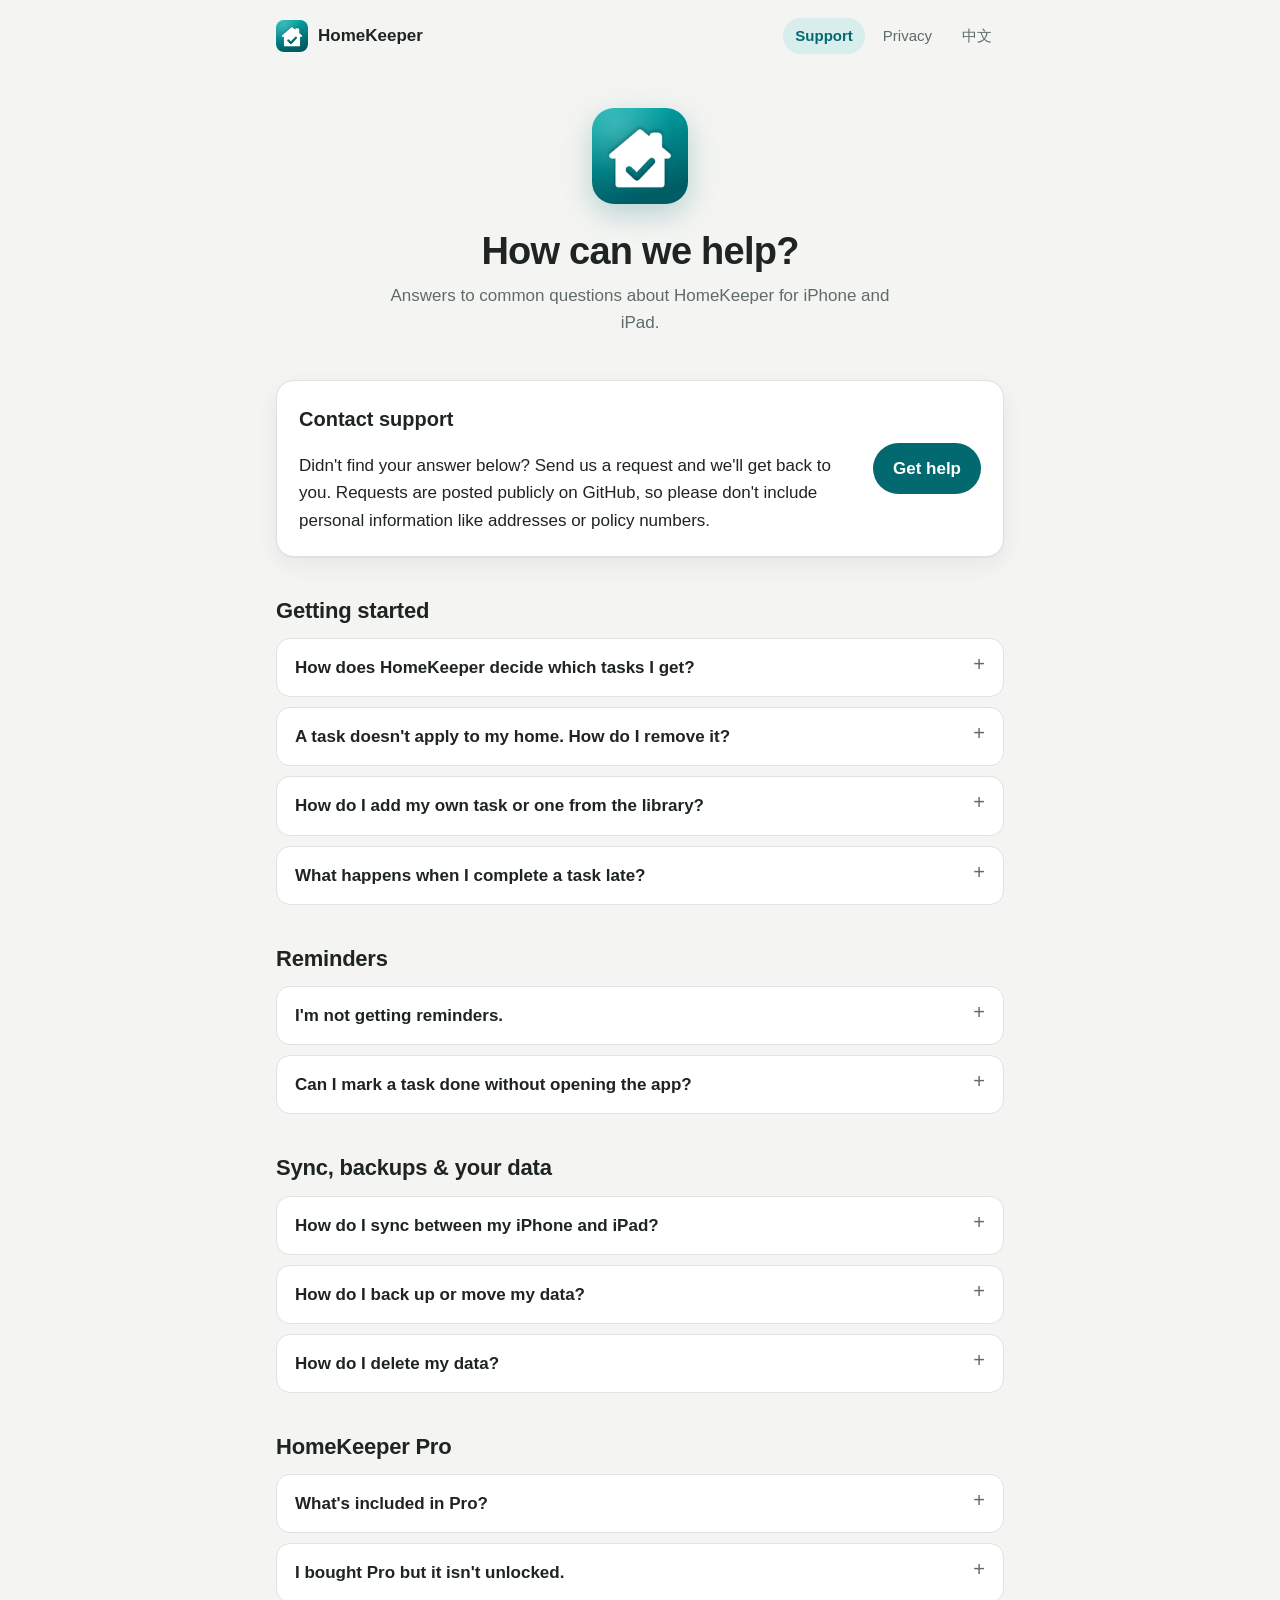
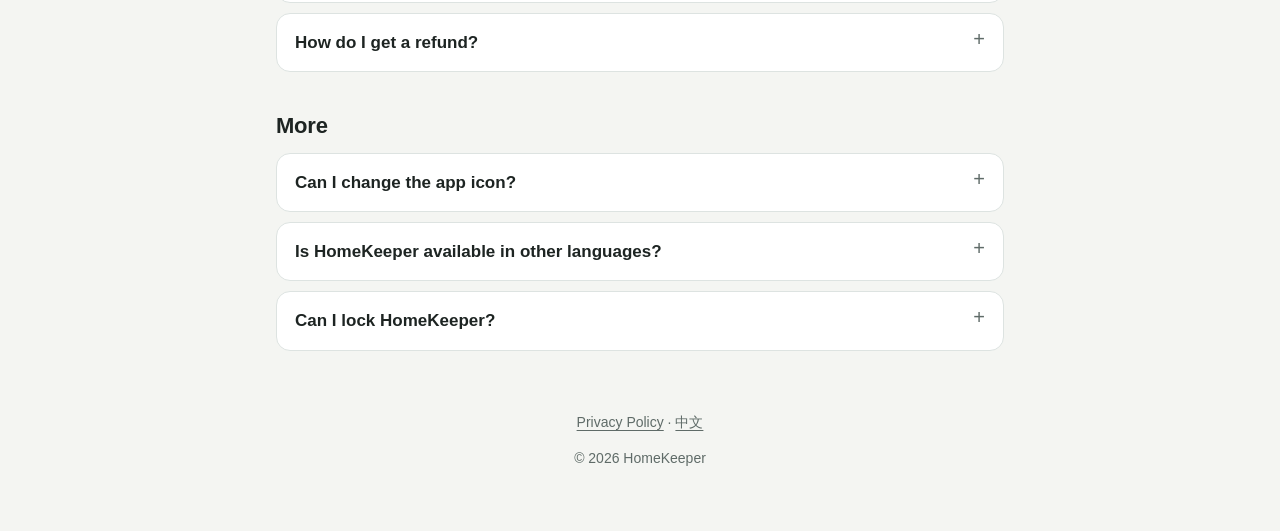
==== index.html @ 5877fc4f "HomeKeeper support and privacy site (English and Simplified Chinese) Co-Authored-By: Claude Opus 5.5" ====
<!doctype html>
<html lang="en">
<head>
  <meta charset="utf-8">
  <meta name="viewport" content="width=device-width, initial-scale=1">
  <title>HomeKeeper Support</title>
  <meta name="description" content="Help and answers for HomeKeeper, the home maintenance app for iPhone and iPad.">
  <link rel="icon" href="assets/favicon.png">
  <link rel="apple-touch-icon" href="assets/icon.png">
  <link rel="alternate" hreflang="zh-Hans" href="zh/">
  <link rel="stylesheet" href="assets/style.css">
</head>
<body>
  <div class="wrap">
    <header class="site">
      <a class="brand" href="./"><img src="assets/favicon.png" alt="">HomeKeeper</a>
      <nav class="site" aria-label="Site">
        <a href="./" aria-current="page">Support</a>
        <a href="privacy.html">Privacy</a>
        <a href="zh/" lang="zh-Hans">中文</a>
      </nav>
    </header>

    <main>
      <section class="hero">
        <img src="assets/icon.png" alt="HomeKeeper app icon">
        <h1>How can we help?</h1>
        <p>Answers to common questions about HomeKeeper for iPhone and iPad.</p>
      </section>

      <section class="card contact" aria-labelledby="contact">
        <div class="text">
          <h2 id="contact">Contact support</h2>
          <p>Didn't find your answer below? Send us a request and we'll get back to you. Requests are posted publicly on GitHub, so please don't include personal information like addresses or policy numbers.</p>
        </div>
        <a class="button" href="https://github.com/Agoober/homekeeper-support/issues/new/choose">Get help</a>
      </section>

      <h2 class="section">Getting started</h2>

      <details>
        <summary>How does HomeKeeper decide which tasks I get?</summary>
        <p>During setup you tell HomeKeeper your home type, hemisphere, whether your winters freeze, and what your home has (like a furnace, gutters or a pool). It picks the maintenance tasks that apply and spreads them across the year so you're never swamped. Seasonal tasks land in the right season — flipped for the Southern Hemisphere.</p>
        <p>To change your answers later, go to <strong>Home</strong> › tap your home's name. When you add features, HomeKeeper offers the matching tasks.</p>
      </details>

      <details>
        <summary>A task doesn't apply to my home. How do I remove it?</summary>
        <p>Press and hold the task (or open it) and choose <strong>Doesn't Apply to My Home</strong>. It's hidden from your plan but kept, so you can restore it from <strong>Plan</strong> › <strong>Hidden Tasks</strong>. You can also delete it.</p>
      </details>

      <details>
        <summary>How do I add my own task or one from the library?</summary>
        <p>In <strong>Plan</strong>, tap <kbd>+</kbd>. Choose <strong>New Task</strong> to create your own schedule, or <strong>Browse Task Library</strong> for dozens more expert tasks with step-by-step instructions.</p>
      </details>

      <details>
        <summary>What happens when I complete a task late?</summary>
        <p>Seasonal tasks (like "clean gutters in fall") keep their slot, so they're due again next season. Other tasks (like HVAC filters) repeat from the day you actually did them. You can also skip a task once, or snooze it to later.</p>
      </details>

      <h2 class="section">Reminders</h2>

      <details>
        <summary>I'm not getting reminders.</summary>
        <ol>
          <li>Open the iPhone <strong>Settings</strong> app › <strong>Notifications</strong> › <strong>HomeKeeper</strong> and make sure <strong>Allow Notifications</strong> is on.</li>
          <li>In HomeKeeper, go to <strong>Settings</strong> (gear icon) › <strong>Reminders</strong> and check that <strong>Weekly summary</strong> and <strong>Alert on due date</strong> are on and the time is right.</li>
          <li>Check that a Focus mode isn't silencing HomeKeeper.</li>
          <li>Open HomeKeeper once — reminders are refreshed whenever you open the app.</li>
        </ol>
      </details>

      <details>
        <summary>Can I mark a task done without opening the app?</summary>
        <p>Yes. Press and hold a due-date notification and choose <strong>Mark done</strong> or <strong>Remind me tomorrow</strong>. You can also add the <strong>Up Next</strong> widget to your Home Screen and tap the circle next to a task, or ask Siri "What's due in HomeKeeper?"</p>
      </details>

      <h2 class="section">Sync, backups &amp; your data</h2>

      <details>
        <summary>How do I sync between my iPhone and iPad?</summary>
        <p>Sync is automatic and free. Sign in to the same Apple Account with iCloud turned on for HomeKeeper on both devices (iPhone <strong>Settings</strong> › your name › <strong>iCloud</strong>). On a new device, choose <strong>I already use HomeKeeper on another device</strong> during setup and your homes appear within a few moments.</p>
        <p>You can check sync status in HomeKeeper › <strong>Settings</strong> › <strong>Sync &amp; Privacy</strong>.</p>
      </details>

      <details>
        <summary>How do I back up or move my data?</summary>
        <p>Go to <strong>Settings</strong> › <strong>Your Data</strong> › <strong>Back Up</strong>. This creates a single file with everything for that home, including photos and documents. Save it to Files or send it to yourself. To bring it back, use <strong>Restore from Backup</strong>.</p>
      </details>

      <details>
        <summary>How do I delete my data?</summary>
        <p>To delete one home and everything in it from all your devices, go to <strong>Home</strong> › tap your home's name › <strong>Delete This Home</strong>. To remove everything stored in iCloud, go to iPhone <strong>Settings</strong> › your name › <strong>iCloud</strong> › <strong>Manage Account Storage</strong> › <strong>HomeKeeper</strong>. See our <a href="privacy.html">privacy policy</a> for details.</p>
      </details>

      <h2 class="section">HomeKeeper Pro</h2>

      <details>
        <summary>What's included in Pro?</summary>
        <p>A one-time purchase — no subscription — that unlocks the Replacement Forecast with a 5-year budget, the Home Report PDF, the Document Scanner, and multiple homes. Everything else, including iCloud sync and backups, is free.</p>
      </details>

      <details>
        <summary>I bought Pro but it isn't unlocked.</summary>
        <p>Go to <strong>Settings</strong> › <strong>Restore Purchase</strong> while signed in to the Apple Account you purchased with. Pro is also shared with your Family Sharing group.</p>
      </details>

      <details>
        <summary>How do I get a refund?</summary>
        <p>Purchases are handled by Apple. Request a refund at <a href="https://reportaproblem.apple.com">reportaproblem.apple.com</a>.</p>
      </details>

      <h2 class="section">More</h2>

      <details>
        <summary>Can I change the app icon?</summary>
        <p>Yes — go to <strong>Settings</strong> › <strong>App Icon</strong> and pick one of seven designs.</p>
      </details>

      <details>
        <summary>Is HomeKeeper available in other languages?</summary>
        <p>HomeKeeper is available in English and Simplified Chinese and follows your device language. To use a different language just for HomeKeeper, go to iPhone <strong>Settings</strong> › <strong>Apps</strong> › <strong>HomeKeeper</strong> › <strong>Language</strong>. Tasks keep the language they were created in.</p>
      </details>

      <details>
        <summary>Can I lock HomeKeeper?</summary>
        <p>Yes. Turn on <strong>Settings</strong> › <strong>Sync &amp; Privacy</strong> › <strong>Require Face ID</strong>. HomeKeeper also hides its contents in the app switcher when the lock is on.</p>
      </details>
    </main>

    <footer class="site">
      <p><a href="privacy.html">Privacy Policy</a> · <a href="zh/" lang="zh-Hans">中文</a></p>
      <p>© 2026 HomeKeeper</p>
    </footer>
  </div>
</body>
</html>
---- assets/style.css ----
:root {
  --bg: #f4f5f2;
  --surface: #ffffff;
  --surface-2: #eef3f2;
  --text: #1d2422;
  --muted: #5f6b68;
  --border: #dde3e1;
  --primary: #01696f;
  --primary-soft: #d8eeec;
  --radius: 18px;
  --shadow: 0 1px 2px rgba(16, 32, 30, 0.05), 0 8px 24px rgba(16, 32, 30, 0.06);
  color-scheme: light;
}

@media (prefers-color-scheme: dark) {
  :root {
    --bg: #0e1413;
    --surface: #161e1d;
    --surface-2: #1c2826;
    --text: #e5ecea;
    --muted: #93a19e;
    --border: #283432;
    --primary: #5cc6c0;
    --primary-soft: #173a38;
    --shadow: none;
    color-scheme: dark;
  }
}

* { box-sizing: border-box; }

html { -webkit-text-size-adjust: 100%; }

body {
  margin: 0;
  background: var(--bg);
  color: var(--text);
  font: 17px/1.6 -apple-system, BlinkMacSystemFont, "SF Pro Text", "PingFang SC", "Segoe UI", Roboto, "Helvetica Neue", sans-serif;
}

a { color: var(--primary); text-underline-offset: 3px; }

.wrap { max-width: 760px; margin: 0 auto; padding: 0 16px; }

header.site {
  display: flex;
  align-items: center;
  justify-content: space-between;
  gap: 12px;
  padding: 18px 0;
}

.brand {
  display: flex;
  align-items: center;
  gap: 10px;
  font-weight: 650;
  color: var(--text);
  text-decoration: none;
}
.brand img { width: 32px; height: 32px; border-radius: 8px; }

nav.site { display: flex; gap: 6px; flex-wrap: wrap; }
nav.site a {
  color: var(--muted);
  text-decoration: none;
  font-size: 15px;
  padding: 6px 12px;
  border-radius: 999px;
}
nav.site a:hover { background: var(--surface-2); color: var(--text); }
nav.site a[aria-current="page"] { background: var(--primary-soft); color: var(--primary); font-weight: 600; }

.hero { text-align: center; padding: 36px 0 28px; }
.hero img { width: 96px; height: 96px; border-radius: 22px; box-shadow: 0 10px 30px rgba(1, 105, 111, 0.25); }
.hero h1 { font-size: clamp(28px, 6vw, 38px); line-height: 1.15; margin: 18px 0 8px; letter-spacing: -0.02em; }
.hero p { color: var(--muted); margin: 0 auto; max-width: 520px; }

.card {
  background: var(--surface);
  border: 1px solid var(--border);
  border-radius: var(--radius);
  box-shadow: var(--shadow);
  padding: 22px;
  margin: 16px 0;
}
.card h2 { margin: 0 0 6px; font-size: 20px; }
.card p:last-child { margin-bottom: 0; }

.contact {
  display: flex;
  gap: 18px;
  align-items: center;
  flex-wrap: wrap;
}
.contact .text { flex: 1 1 280px; }

.button {
  display: inline-block;
  background: var(--primary);
  color: #fff;
  text-decoration: none;
  font-weight: 600;
  padding: 12px 20px;
  border-radius: 999px;
  white-space: nowrap;
}
@media (prefers-color-scheme: dark) { .button { color: #062421; } }
.button:hover { filter: brightness(1.08); }

h2.section { font-size: 22px; margin: 36px 0 10px; letter-spacing: -0.01em; }

details {
  background: var(--surface);
  border: 1px solid var(--border);
  border-radius: 14px;
  margin: 10px 0;
  padding: 0 18px;
}
details[open] { padding-bottom: 14px; }
summary {
  cursor: pointer;
  list-style: none;
  font-weight: 600;
  padding: 15px 0;
  display: flex;
  justify-content: space-between;
  gap: 12px;
}
summary::-webkit-details-marker { display: none; }
summary::after { content: "+"; color: var(--muted); font-weight: 400; font-size: 20px; line-height: 1; }
details[open] summary::after { content: "–"; }
details p, details ol, details ul { margin: 0 0 10px; color: var(--text); }
details li { margin: 4px 0; }

.policy h2 { font-size: 19px; margin: 30px 0 6px; }
.policy ul { padding-left: 22px; }
.meta { color: var(--muted); font-size: 15px; }

footer.site {
  color: var(--muted);
  font-size: 14px;
  padding: 36px 0 48px;
  text-align: center;
}
footer.site a { color: var(--muted); }

kbd {
  font: 600 14px/1 ui-monospace, "SF Mono", Menlo, monospace;
  background: var(--surface-2);
  border: 1px solid var(--border);
  border-radius: 6px;
  padding: 2px 6px;
}
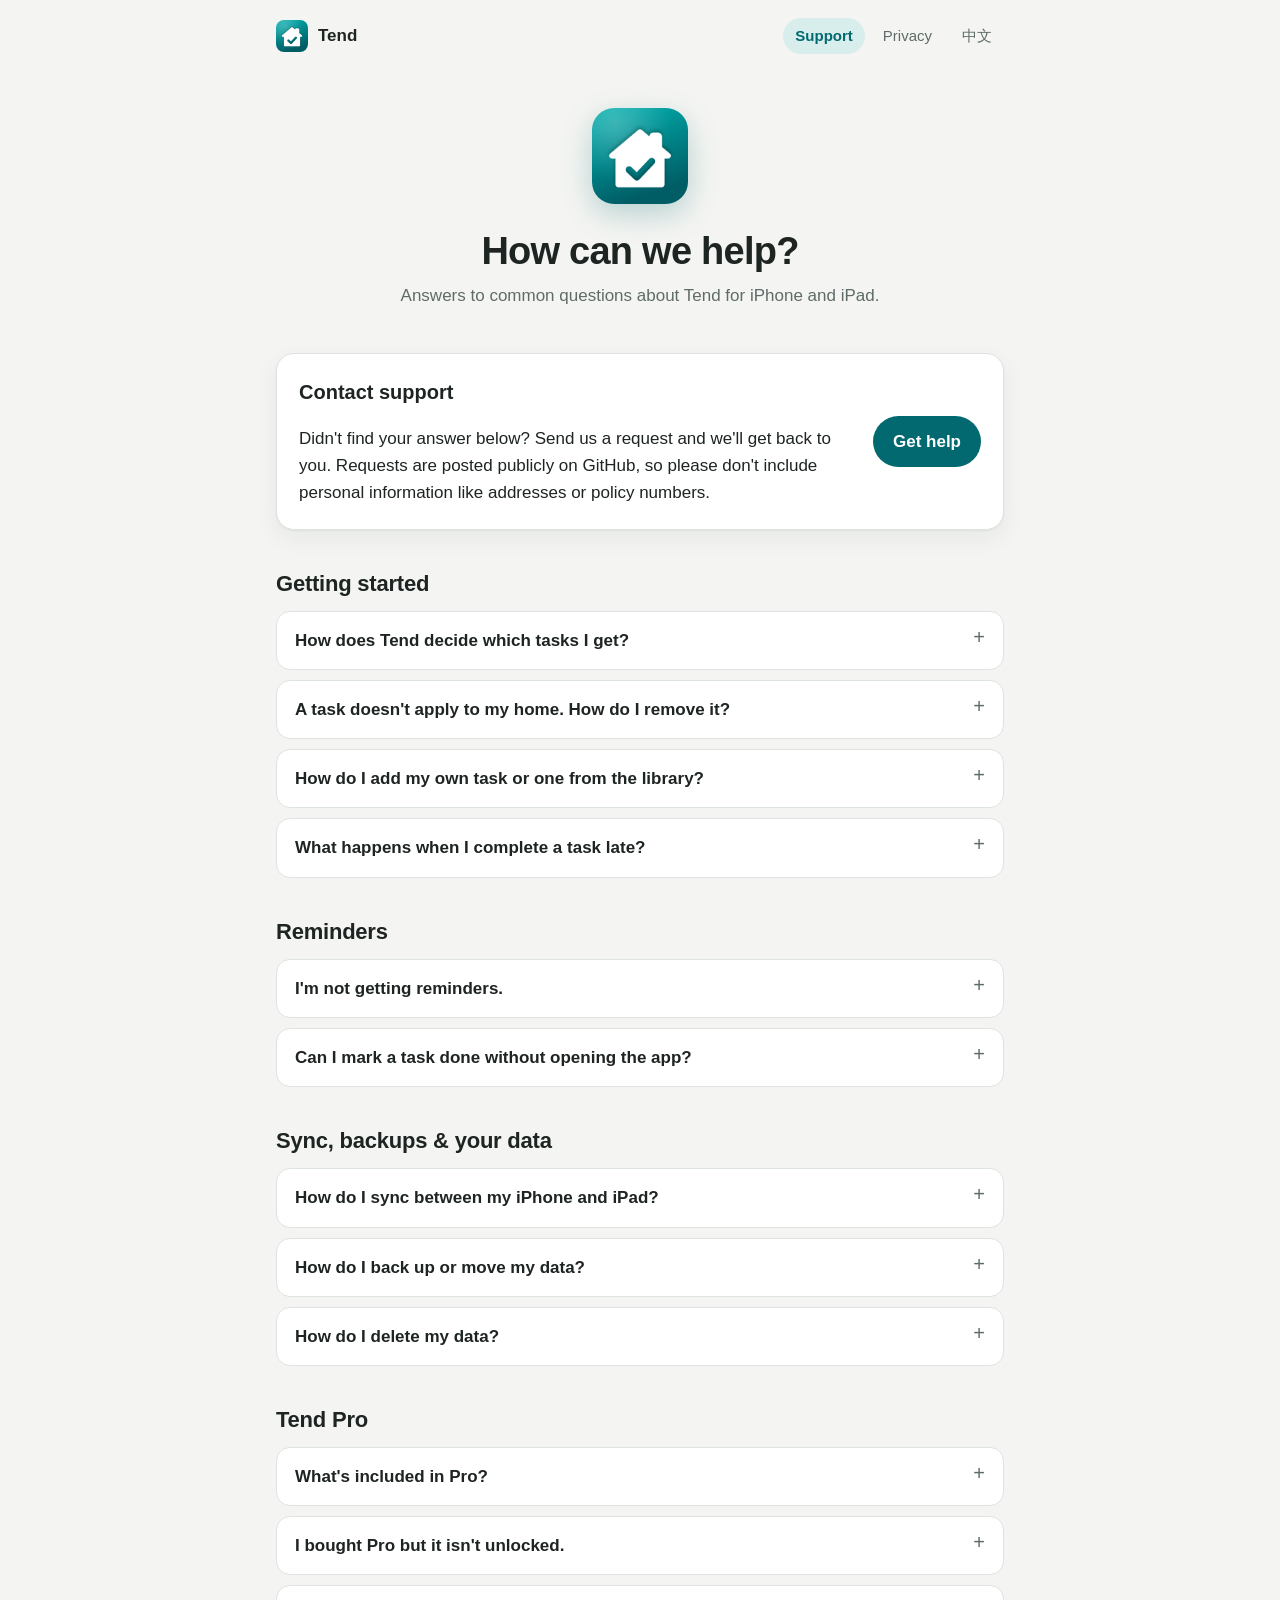
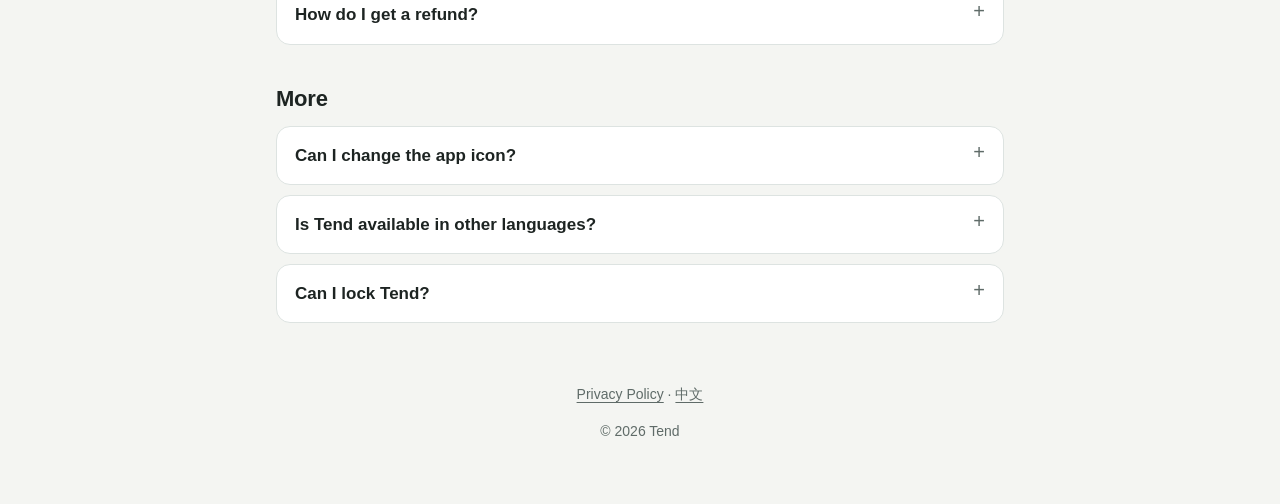
==== commit 8dc123ba: "Rename HomeKeeper to Tend; move support site to tend-support Co-Authored-By: Claude Sonnet 5.5 <nore" ====
--- a/index.html
+++ b/index.html
@@ -3,17 +3,17 @@
 <head>
   <meta charset="utf-8">
   <meta name="viewport" content="width=device-width, initial-scale=1">
-  <title>HomeKeeper Support</title>
-  <meta name="description" content="Help and answers for HomeKeeper, the home maintenance app for iPhone and iPad.">
+  <title>Tend Support</title>
+  <meta name="description" content="Help and answers for Tend, the home maintenance app for iPhone and iPad.">
   <link rel="icon" href="assets/favicon.png">
   <link rel="apple-touch-icon" href="assets/icon.png">
   <link rel="alternate" hreflang="zh-Hans" href="zh/">
-  <link rel="stylesheet" href="assets/style.css">
+  <link rel="stylesheet" href="assets/style.css?v=2">
 </head>
 <body>
   <div class="wrap">
     <header class="site">
-      <a class="brand" href="./"><img src="assets/favicon.png" alt="">HomeKeeper</a>
+      <a class="brand" href="./"><img src="assets/favicon.png" alt="">Tend</a>
       <nav class="site" aria-label="Site">
         <a href="./" aria-current="page">Support</a>
         <a href="privacy.html">Privacy</a>
@@ -23,9 +23,9 @@
 
     <main>
       <section class="hero">
-        <img src="assets/icon.png" alt="HomeKeeper app icon">
+        <img src="assets/icon.png" alt="Tend app icon">
         <h1>How can we help?</h1>
-        <p>Answers to common questions about HomeKeeper for iPhone and iPad.</p>
+        <p>Answers to common questions about Tend for iPhone and iPad.</p>
       </section>
 
       <section class="card contact" aria-labelledby="contact">
@@ -33,15 +33,15 @@
           <h2 id="contact">Contact support</h2>
           <p>Didn't find your answer below? Send us a request and we'll get back to you. Requests are posted publicly on GitHub, so please don't include personal information like addresses or policy numbers.</p>
         </div>
-        <a class="button" href="https://github.com/Agoober/homekeeper-support/issues/new/choose">Get help</a>
+        <a class="button" href="https://github.com/Agoober/tend-support/issues/new/choose">Get help</a>
       </section>
 
       <h2 class="section">Getting started</h2>
 
       <details>
-        <summary>How does HomeKeeper decide which tasks I get?</summary>
-        <p>During setup you tell HomeKeeper your home type, hemisphere, whether your winters freeze, and what your home has (like a furnace, gutters or a pool). It picks the maintenance tasks that apply and spreads them across the year so you're never swamped. Seasonal tasks land in the right season — flipped for the Southern Hemisphere.</p>
-        <p>To change your answers later, go to <strong>Home</strong> › tap your home's name. When you add features, HomeKeeper offers the matching tasks.</p>
+        <summary>How does Tend decide which tasks I get?</summary>
+        <p>During setup you tell Tend your home type, hemisphere, whether your winters freeze, and what your home has (like a furnace, gutters or a pool). It picks the maintenance tasks that apply and spreads them across the year so you're never swamped. Seasonal tasks land in the right season — flipped for the Southern Hemisphere.</p>
+        <p>To change your answers later, go to <strong>Home</strong> › tap your home's name. When you add features, Tend offers the matching tasks.</p>
       </details>
 
       <details>
@@ -64,24 +64,24 @@
       <details>
         <summary>I'm not getting reminders.</summary>
         <ol>
-          <li>Open the iPhone <strong>Settings</strong> app › <strong>Notifications</strong> › <strong>HomeKeeper</strong> and make sure <strong>Allow Notifications</strong> is on.</li>
-          <li>In HomeKeeper, go to <strong>Settings</strong> (gear icon) › <strong>Reminders</strong> and check that <strong>Weekly summary</strong> and <strong>Alert on due date</strong> are on and the time is right.</li>
-          <li>Check that a Focus mode isn't silencing HomeKeeper.</li>
-          <li>Open HomeKeeper once — reminders are refreshed whenever you open the app.</li>
+          <li>Open the iPhone <strong>Settings</strong> app › <strong>Notifications</strong> › <strong>Tend</strong> and make sure <strong>Allow Notifications</strong> is on.</li>
+          <li>In Tend, go to <strong>Settings</strong> (gear icon) › <strong>Reminders</strong> and check that <strong>Weekly summary</strong> and <strong>Alert on due date</strong> are on and the time is right.</li>
+          <li>Check that a Focus mode isn't silencing Tend.</li>
+          <li>Open Tend once — reminders are refreshed whenever you open the app.</li>
         </ol>
       </details>
 
       <details>
         <summary>Can I mark a task done without opening the app?</summary>
-        <p>Yes. Press and hold a due-date notification and choose <strong>Mark done</strong> or <strong>Remind me tomorrow</strong>. You can also add the <strong>Up Next</strong> widget to your Home Screen and tap the circle next to a task, or ask Siri "What's due in HomeKeeper?"</p>
+        <p>Yes. Press and hold a due-date notification and choose <strong>Mark done</strong> or <strong>Remind me tomorrow</strong>. You can also add the <strong>Up Next</strong> widget to your Home Screen and tap the circle next to a task, or ask Siri "What's due in Tend?"</p>
       </details>
 
       <h2 class="section">Sync, backups &amp; your data</h2>
 
       <details>
         <summary>How do I sync between my iPhone and iPad?</summary>
-        <p>Sync is automatic and free. Sign in to the same Apple Account with iCloud turned on for HomeKeeper on both devices (iPhone <strong>Settings</strong> › your name › <strong>iCloud</strong>). On a new device, choose <strong>I already use HomeKeeper on another device</strong> during setup and your homes appear within a few moments.</p>
-        <p>You can check sync status in HomeKeeper › <strong>Settings</strong> › <strong>Sync &amp; Privacy</strong>.</p>
+        <p>Sync is automatic and free. Sign in to the same Apple Account with iCloud turned on for Tend on both devices (iPhone <strong>Settings</strong> › your name › <strong>iCloud</strong>). On a new device, choose <strong>I already use Tend on another device</strong> during setup and your homes appear within a few moments.</p>
+        <p>You can check sync status in Tend › <strong>Settings</strong> › <strong>Sync &amp; Privacy</strong>.</p>
       </details>
 
       <details>
@@ -91,10 +91,10 @@
 
       <details>
         <summary>How do I delete my data?</summary>
-        <p>To delete one home and everything in it from all your devices, go to <strong>Home</strong> › tap your home's name › <strong>Delete This Home</strong>. To remove everything stored in iCloud, go to iPhone <strong>Settings</strong> › your name › <strong>iCloud</strong> › <strong>Manage Account Storage</strong> › <strong>HomeKeeper</strong>. See our <a href="privacy.html">privacy policy</a> for details.</p>
+        <p>To delete one home and everything in it from all your devices, go to <strong>Home</strong> › tap your home's name › <strong>Delete This Home</strong>. To remove everything stored in iCloud, go to iPhone <strong>Settings</strong> › your name › <strong>iCloud</strong> › <strong>Manage Account Storage</strong> › <strong>Tend</strong>. See our <a href="privacy.html">privacy policy</a> for details.</p>
       </details>
 
-      <h2 class="section">HomeKeeper Pro</h2>
+      <h2 class="section">Tend Pro</h2>
 
       <details>
         <summary>What's included in Pro?</summary>
@@ -119,19 +119,19 @@
       </details>
 
       <details>
-        <summary>Is HomeKeeper available in other languages?</summary>
-        <p>HomeKeeper is available in English and Simplified Chinese and follows your device language. To use a different language just for HomeKeeper, go to iPhone <strong>Settings</strong> › <strong>Apps</strong> › <strong>HomeKeeper</strong> › <strong>Language</strong>. Tasks keep the language they were created in.</p>
+        <summary>Is Tend available in other languages?</summary>
+        <p>Tend is available in English and Simplified Chinese and follows your device language. To use a different language just for Tend, go to iPhone <strong>Settings</strong> › <strong>Apps</strong> › <strong>Tend</strong> › <strong>Language</strong>. Tasks keep the language they were created in.</p>
       </details>
 
       <details>
-        <summary>Can I lock HomeKeeper?</summary>
-        <p>Yes. Turn on <strong>Settings</strong> › <strong>Sync &amp; Privacy</strong> › <strong>Require Face ID</strong>. HomeKeeper also hides its contents in the app switcher when the lock is on.</p>
+        <summary>Can I lock Tend?</summary>
+        <p>Yes. Turn on <strong>Settings</strong> › <strong>Sync &amp; Privacy</strong> › <strong>Require Face ID</strong>. Tend also hides its contents in the app switcher when the lock is on.</p>
       </details>
     </main>
 
     <footer class="site">
       <p><a href="privacy.html">Privacy Policy</a> · <a href="zh/" lang="zh-Hans">中文</a></p>
-      <p>© 2026 HomeKeeper</p>
+      <p>© 2026 Tend</p>
     </footer>
   </div>
 </body>
--- a/assets/style.css
+++ b/assets/style.css
@@ -152,3 +152,11 @@
   border-radius: 6px;
   padding: 2px 6px;
 }
+
+@media (max-width: 460px) {
+  header.site { gap: 6px; }
+  .brand { font-size: 16px; gap: 8px; }
+  .brand img { width: 28px; height: 28px; }
+  nav.site { gap: 2px; flex-wrap: nowrap; }
+  nav.site a { font-size: 14px; padding: 6px 9px; }
+}
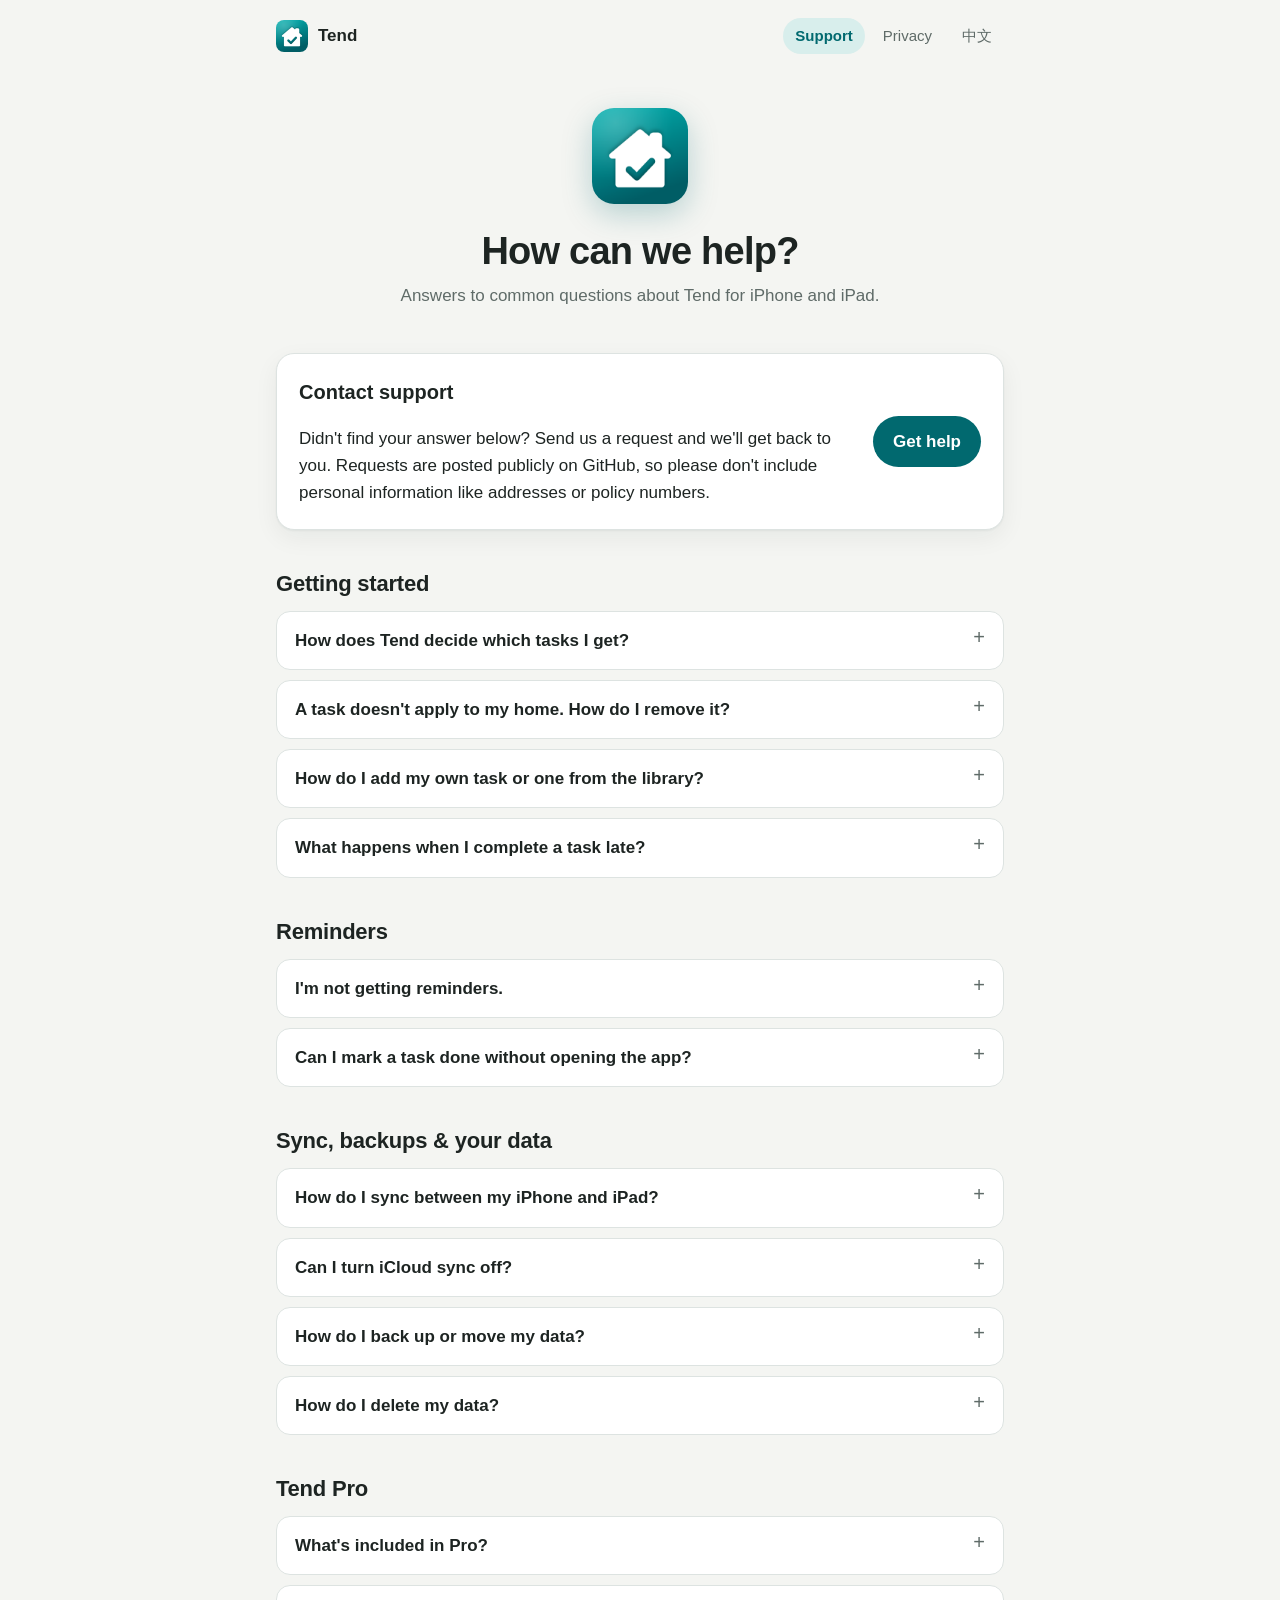
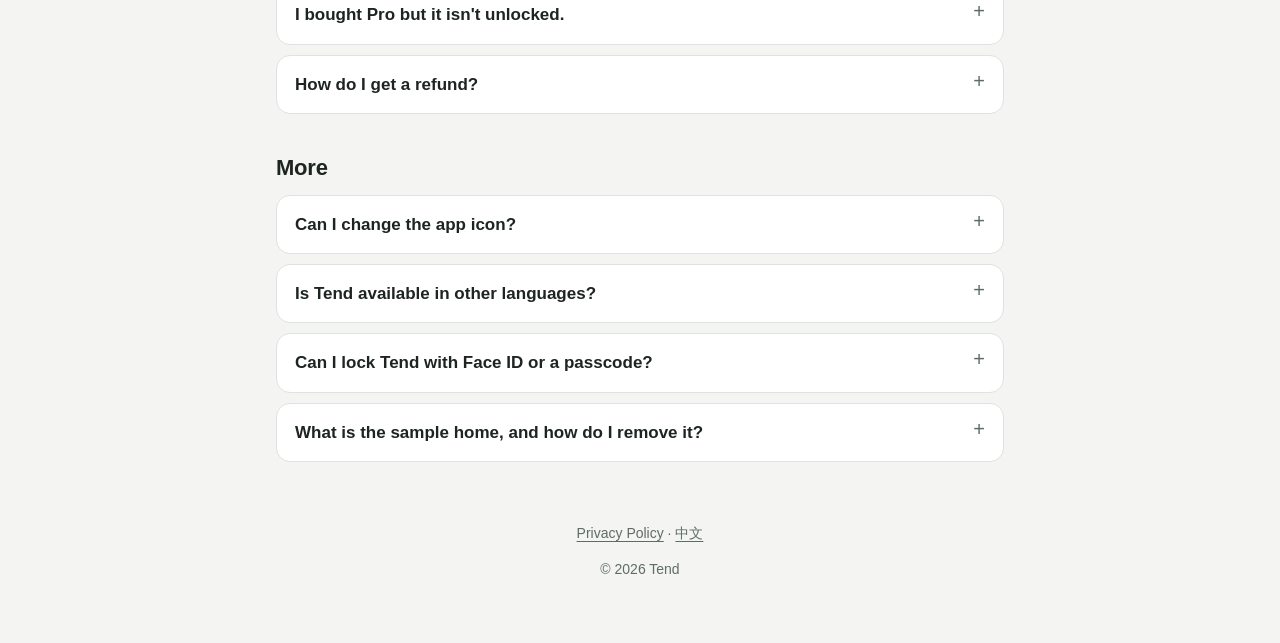
==== commit 7b13606a: "Support site: iOS lock FAQ, sample home, iCloud Sync switch; drop Face ID section Co-Authored-By: Cl" ====
--- a/index.html
+++ b/index.html
@@ -85,6 +85,11 @@
       </details>
 
       <details>
+        <summary>Can I turn iCloud sync off?</summary>
+        <p>Yes. Go to Tend › <strong>Settings</strong> › <strong>Sync &amp; Privacy</strong> and switch off <strong>iCloud Sync</strong>, then close and reopen Tend. That device keeps its own copy and stops sending or receiving changes. Nothing is deleted from iCloud, and turning the switch back on catches up with changes from your other devices. The switch is per device.</p>
+      </details>
+
+      <details>
         <summary>How do I back up or move my data?</summary>
         <p>Go to <strong>Settings</strong> › <strong>Your Data</strong> › <strong>Back Up</strong>. This creates a single file with everything for that home, including photos and documents. Save it to Files or send it to yourself. To bring it back, use <strong>Restore from Backup</strong>.</p>
       </details>
@@ -124,8 +129,13 @@
       </details>
 
       <details>
-        <summary>Can I lock Tend?</summary>
-        <p>Yes. Turn on <strong>Settings</strong> › <strong>Sync &amp; Privacy</strong> › <strong>Require Face ID</strong>. Tend also hides its contents in the app switcher when the lock is on.</p>
+        <summary>Can I lock Tend with Face ID or a passcode?</summary>
+        <p>Yes, using iOS itself. On iOS 18 or later, touch and hold the Tend icon on your Home Screen and choose <strong>Require Face ID</strong> (or <strong>Require Passcode</strong>). You can also choose <strong>Hide and Require Face ID</strong> to keep the app out of sight. Tend doesn't have its own lock, so there is nothing extra to set up and it can't lock you out of your data.</p>
+      </details>
+
+      <details>
+        <summary>What is the sample home, and how do I remove it?</summary>
+        <p>On the welcome screen you can choose <strong>Explore with sample data</strong> to look around a filled-in, fictional home before entering your own. It is never added automatically. To remove it, go to <strong>Home</strong> › tap the home's name › <strong>Delete This Home</strong>, then create your own home.</p>
       </details>
     </main>
 
